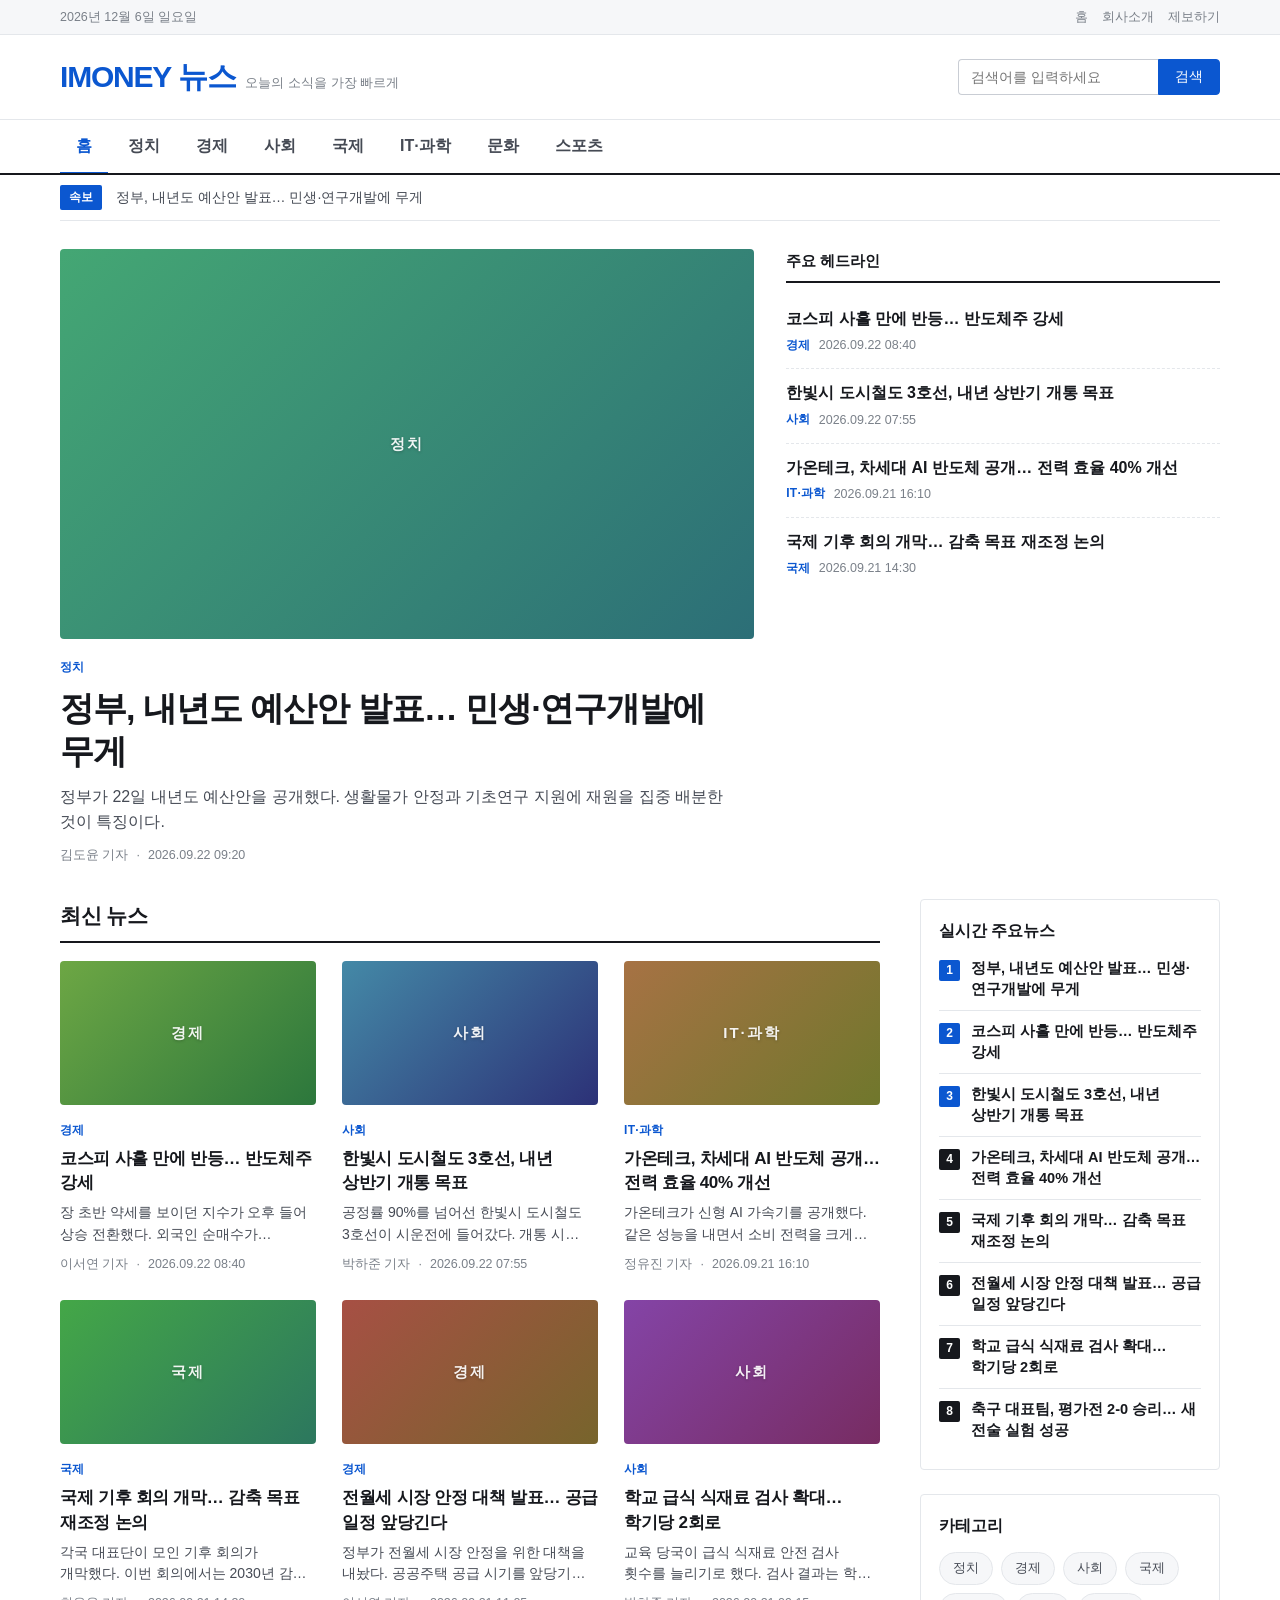
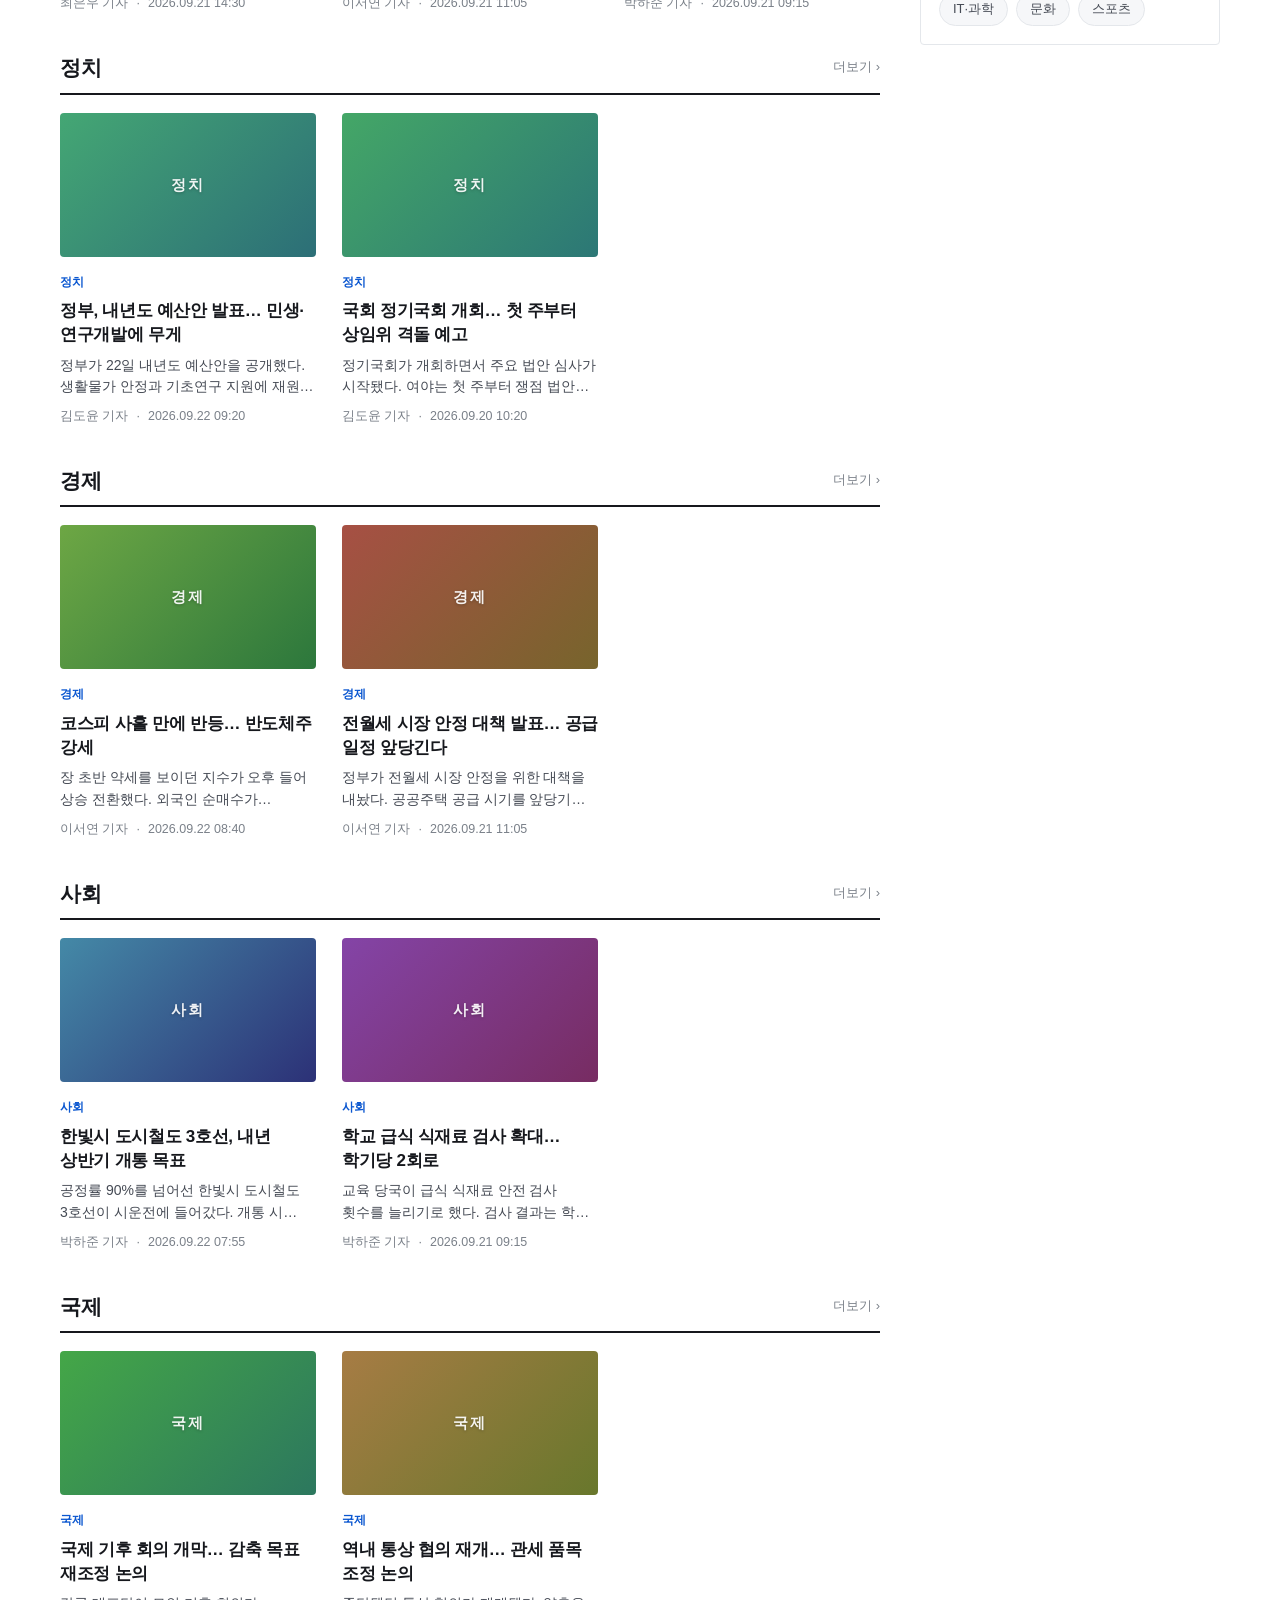
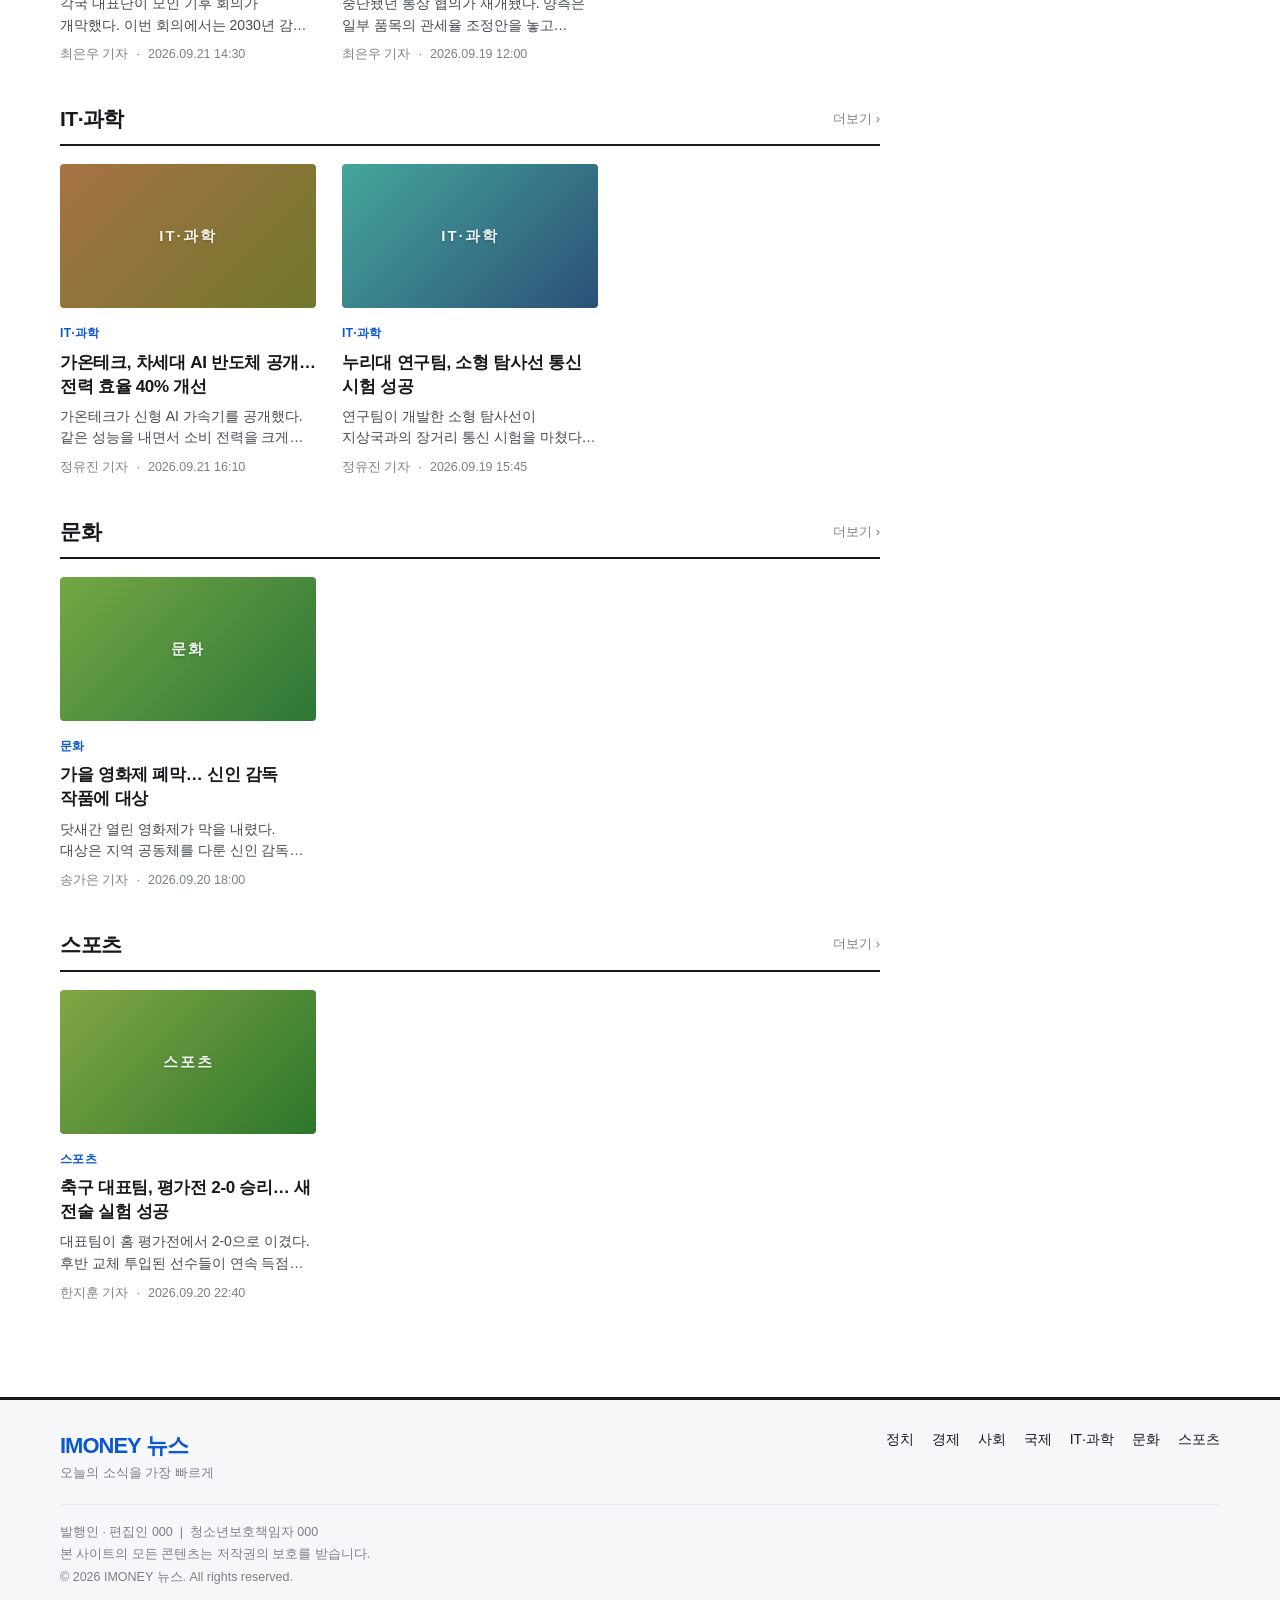
==== index.html @ e36a120a "Add IMONEY 뉴스 static news site - 홈/기사/카테고리/검색 4개 페이지, data/articles.js 하나로 운영 - 샘플 기사 12건 포함 (가상 인물·" ====
<!DOCTYPE html>
<html lang="ko">
<head>
<meta charset="utf-8">
<meta name="viewport" content="width=device-width, initial-scale=1">
<title>IMONEY 뉴스</title>
<meta name="description" content="오늘의 소식을 가장 빠르게 전하는 IMONEY 뉴스">
<link rel="stylesheet" href="assets/style.css">
</head>
<body data-page="home">

  <div id="site-header"></div>

  <div class="wrap">
    <div id="ticker"></div>

    <!-- 톱기사 + 헤드라인 -->
    <div class="hero" id="hero"></div>

    <div class="with-side" style="margin-top:34px">
      <div id="home-main">
        <!-- 최신 뉴스 -->
        <section class="section" style="margin-top:0">
          <div class="section-head"><h2>최신 뉴스</h2></div>
          <div id="latest"></div>
        </section>

        <!-- 카테고리별 섹션 -->
        <div id="cat-sections"></div>
      </div>

      <aside>
        <div class="side-box">
          <h3>실시간 주요뉴스</h3>
          <div id="rank"></div>
        </div>
        <div class="side-box">
          <h3>카테고리</h3>
          <div id="side-cats"></div>
        </div>
      </aside>
    </div>
  </div>

  <footer class="footer" id="site-footer"></footer>

  <script src="data/articles.js"></script>
  <script src="assets/site.js"></script>
</body>
</html>
---- assets/style.css ----
/* ============================================================
   데일리 뉴스 - 스타일시트
   색상·글꼴을 바꾸려면 아래 :root 값만 수정하면 됩니다.
   ============================================================ */

:root {
  --accent: #0b57d0;          /* 포인트 색(파랑) */
  --accent-dark: #083f9c;
  --ink: #16181d;             /* 기본 글자색 */
  --ink-2: #454a54;
  --muted: #7a8089;           /* 날짜·기자명 등 */
  --line: #e4e7eb;            /* 구분선 */
  --line-strong: #c9cdd4;
  --bg: #ffffff;
  --bg-soft: #f6f7f9;
  --max: 1200px;              /* 본문 최대 폭 */
  --radius: 4px;
}

* { box-sizing: border-box; }

html { -webkit-text-size-adjust: 100%; }

body {
  margin: 0;
  background: var(--bg);
  color: var(--ink);
  font-family: "Pretendard", "Noto Sans KR", -apple-system, BlinkMacSystemFont,
               "Segoe UI", "Malgun Gothic", "맑은 고딕", sans-serif;
  font-size: 16px;
  line-height: 1.6;
  word-break: keep-all;
}

a { color: inherit; text-decoration: none; }
a:hover { color: var(--accent); }
img { max-width: 100%; display: block; }

.wrap { max-width: var(--max); margin: 0 auto; padding: 0 20px; }

/* ---------- 상단 얇은 바 ---------- */
.topbar {
  border-bottom: 1px solid var(--line);
  background: var(--bg-soft);
  font-size: 12.5px;
  color: var(--muted);
}
.topbar .wrap {
  display: flex; align-items: center; justify-content: space-between;
  height: 34px;
}
.topbar-links { display: flex; gap: 14px; }

/* ---------- 헤더 ---------- */
.masthead { border-bottom: 1px solid var(--line); }
.masthead .wrap {
  display: flex; align-items: center; justify-content: space-between;
  gap: 20px; padding-top: 18px; padding-bottom: 18px;
}
.logo { display: flex; align-items: baseline; gap: 10px; }
.logo-mark {
  font-size: 30px; font-weight: 900; letter-spacing: -1.2px;
  color: var(--accent);
}
.logo-tagline { font-size: 13px; color: var(--muted); }

.searchbox { display: flex; align-items: center; gap: 0; }
.searchbox input {
  width: 200px; height: 36px; padding: 0 12px;
  border: 1px solid var(--line-strong); border-right: 0;
  border-radius: var(--radius) 0 0 var(--radius);
  font-size: 14px; font-family: inherit; outline: none; background: #fff;
}
.searchbox input:focus { border-color: var(--accent); }
.searchbox button {
  height: 36px; padding: 0 16px; cursor: pointer;
  border: 1px solid var(--accent); background: var(--accent); color: #fff;
  border-radius: 0 var(--radius) var(--radius) 0;
  font-size: 14px; font-family: inherit;
}
.searchbox button:hover { background: var(--accent-dark); border-color: var(--accent-dark); }

/* ---------- 카테고리 내비 ---------- */
.nav {
  border-bottom: 2px solid var(--ink);
  position: sticky; top: 0; z-index: 50; background: var(--bg);
}
.nav .wrap { display: flex; gap: 4px; overflow-x: auto; }
.nav .wrap::-webkit-scrollbar { height: 0; }
.nav a {
  padding: 13px 16px; font-size: 16px; font-weight: 700;
  white-space: nowrap; color: var(--ink-2);
  border-bottom: 3px solid transparent; margin-bottom: -2px;
}
.nav a:hover { color: var(--accent); }
.nav a.is-active { color: var(--accent); border-bottom-color: var(--accent); }

/* ---------- 속보 띠 ---------- */
.ticker {
  display: flex; align-items: center; gap: 14px;
  border-bottom: 1px solid var(--line); padding: 10px 0; font-size: 14px;
}
.ticker-label {
  flex: none; background: var(--accent); color: #fff;
  font-size: 12px; font-weight: 800; padding: 3px 9px; border-radius: 2px;
}
.ticker-item { color: var(--ink-2); overflow: hidden; text-overflow: ellipsis; white-space: nowrap; }

/* ---------- 썸네일 ---------- */
.thumb {
  position: relative; display: block; width: 100%;
  aspect-ratio: 16 / 9; overflow: hidden; background: var(--bg-soft);
  border-radius: var(--radius);
}
.thumb img { width: 100%; height: 100%; object-fit: cover; transition: transform .25s; }
a:hover .thumb img { transform: scale(1.03); }
.thumb-ph {
  width: 100%; height: 100%;
  display: flex; align-items: center; justify-content: center;
  color: rgba(255,255,255,.92); font-weight: 800; letter-spacing: 2px;
  font-size: 15px; text-shadow: 0 1px 3px rgba(0,0,0,.25);
}

/* ---------- 공통 메타 ---------- */
.meta { font-size: 12.5px; color: var(--muted); display: flex; gap: 8px; align-items: center; flex-wrap: wrap; }
.meta .dot::before { content: "·"; }
.cat-tag {
  display: inline-block; font-size: 12px; font-weight: 800;
  color: var(--accent); letter-spacing: .3px;
}

/* ---------- 섹션 제목 ---------- */
.section { margin: 38px 0; }
.section-head {
  display: flex; align-items: center; justify-content: space-between;
  border-bottom: 2px solid var(--ink); padding-bottom: 8px; margin-bottom: 18px;
}
.section-head h2 { margin: 0; font-size: 21px; font-weight: 900; letter-spacing: -.5px; }
.section-head a { font-size: 13px; color: var(--muted); }

/* ---------- 홈 상단(톱기사 + 헤드라인) ---------- */
.hero { display: grid; grid-template-columns: 1.6fr 1fr; gap: 32px; margin: 28px 0 10px; }
.hero-main .thumb { aspect-ratio: 16 / 9; margin-bottom: 14px; }
.hero-main h1 {
  margin: 8px 0 10px; font-size: 34px; line-height: 1.28;
  font-weight: 900; letter-spacing: -1px;
}
.hero-main p { margin: 0 0 10px; color: var(--ink-2); font-size: 16px; }

.hero-side { display: flex; flex-direction: column; }
.hero-side h3 {
  margin: 0 0 12px; font-size: 15px; font-weight: 900;
  border-bottom: 2px solid var(--ink); padding-bottom: 8px;
}
.headline-list { list-style: none; margin: 0; padding: 0; }
.headline-list li { padding: 13px 0; border-bottom: 1px dashed var(--line); }
.headline-list li:last-child { border-bottom: 0; }
.headline-list .t { font-size: 16px; font-weight: 700; line-height: 1.4; display: block; margin-bottom: 5px; }

/* ---------- 카드 그리드 ---------- */
.grid { display: grid; gap: 26px; }
.grid-3 { grid-template-columns: repeat(3, 1fr); }
.grid-4 { grid-template-columns: repeat(4, 1fr); }
.grid-2 { grid-template-columns: repeat(2, 1fr); }

.card .thumb { margin-bottom: 11px; }
.card h3 { margin: 6px 0 7px; font-size: 17px; line-height: 1.42; font-weight: 700; letter-spacing: -.3px; }
.card p { margin: 0 0 8px; font-size: 14px; color: var(--ink-2); line-height: 1.55;
  display: -webkit-box; -webkit-line-clamp: 2; -webkit-box-orient: vertical; overflow: hidden; }

/* ---------- 본문 + 사이드바 레이아웃 ---------- */
.with-side { display: grid; grid-template-columns: 1fr 300px; gap: 40px; align-items: start; }

.side-box { border: 1px solid var(--line); border-radius: var(--radius); padding: 18px; margin-bottom: 24px; }
.side-box h3 { margin: 0 0 14px; font-size: 16px; font-weight: 900; }
.rank-list { list-style: none; margin: 0; padding: 0; counter-reset: r; }
.rank-list li { display: flex; gap: 11px; padding: 10px 0; border-top: 1px solid var(--line); align-items: flex-start; }
.rank-list li:first-child { border-top: 0; padding-top: 0; }
.rank-num {
  flex: none; width: 21px; height: 21px; border-radius: 2px;
  background: var(--ink); color: #fff; font-size: 12px; font-weight: 800;
  display: flex; align-items: center; justify-content: center; margin-top: 2px;
}
.rank-list li:nth-child(-n+3) .rank-num { background: var(--accent); }
.rank-list .t { font-size: 14.5px; line-height: 1.45; font-weight: 600; }

/* ---------- 리스트형(카테고리·검색) ---------- */
.list-item {
  display: grid; grid-template-columns: 220px 1fr; gap: 20px;
  padding: 22px 0; border-bottom: 1px solid var(--line);
}
.list-item:first-child { padding-top: 0; }
.list-item h3 { margin: 0 0 8px; font-size: 20px; line-height: 1.38; font-weight: 800; letter-spacing: -.4px; }
.list-item p { margin: 0 0 10px; color: var(--ink-2); font-size: 14.5px;
  display: -webkit-box; -webkit-line-clamp: 2; -webkit-box-orient: vertical; overflow: hidden; }

/* ---------- 기사 상세 ---------- */
.article { max-width: 100%; }
.crumb { font-size: 13px; color: var(--muted); margin: 22px 0 14px; }
.crumb a { color: var(--muted); }
.article-head { border-bottom: 1px solid var(--line); padding-bottom: 18px; margin-bottom: 24px; }
.article-head h1 {
  margin: 10px 0 14px; font-size: 32px; line-height: 1.34;
  font-weight: 900; letter-spacing: -1px;
}
.article-head .lead { margin: 0 0 16px; font-size: 17px; color: var(--ink-2); line-height: 1.62; }
.byline { display: flex; justify-content: space-between; align-items: center; flex-wrap: wrap; gap: 8px; font-size: 13px; color: var(--muted); }

.article-body { font-size: 17.5px; line-height: 1.85; color: #22252b; }
.article-body p { margin: 0 0 22px; }
.article-body h2 {
  margin: 36px 0 14px; font-size: 21px; font-weight: 900; letter-spacing: -.5px;
  padding-left: 12px; border-left: 4px solid var(--accent);
}
.article-body blockquote {
  margin: 28px 0; padding: 18px 22px; background: var(--bg-soft);
  border-left: 3px solid var(--accent); font-size: 17px; color: var(--ink-2);
}
.article-body figure { margin: 28px 0; }
.article-body figure img { border-radius: var(--radius); }
.article-body figcaption { margin-top: 8px; font-size: 13px; color: var(--muted); }
.article-body .sample-note {
  margin-top: 32px; font-size: 13px; color: var(--muted);
  border-top: 1px dashed var(--line); padding-top: 14px;
}
.article-hero { margin: 0 0 26px; }
.article-hero .thumb { aspect-ratio: 16 / 9; }
.article-hero figcaption { margin-top: 8px; font-size: 13px; color: var(--muted); }

.tag-row { display: flex; flex-wrap: wrap; gap: 8px; margin: 30px 0; }
.tag {
  font-size: 13px; color: var(--ink-2); background: var(--bg-soft);
  border: 1px solid var(--line); border-radius: 99px; padding: 5px 13px;
}
.tag:hover { border-color: var(--accent); color: var(--accent); }

.prevnext { display: grid; grid-template-columns: 1fr 1fr; gap: 16px; margin: 30px 0; }
.prevnext a {
  border: 1px solid var(--line); border-radius: var(--radius); padding: 14px 16px;
}
.prevnext a:hover { border-color: var(--accent); }
.prevnext .lbl { display: block; font-size: 12px; color: var(--muted); margin-bottom: 5px; }
.prevnext .t { font-size: 15px; font-weight: 700; line-height: 1.4; }
.prevnext .next { text-align: right; }

/* ---------- 푸터 ---------- */
.footer { margin-top: 56px; border-top: 3px solid var(--ink); background: var(--bg-soft); }
.footer .wrap { padding-top: 28px; padding-bottom: 34px; }
.footer-top { display: flex; justify-content: space-between; gap: 24px; flex-wrap: wrap; margin-bottom: 20px; }
.footer-logo { font-size: 22px; font-weight: 900; color: var(--accent); letter-spacing: -1px; }
.footer-nav { display: flex; flex-wrap: wrap; gap: 8px 18px; font-size: 14px; }
.footer-info { font-size: 12.5px; color: var(--muted); line-height: 1.8; border-top: 1px solid var(--line); padding-top: 16px; }

/* ---------- 빈 상태 ---------- */
.empty { padding: 70px 0; text-align: center; color: var(--muted); }
.empty strong { display: block; font-size: 18px; color: var(--ink); margin-bottom: 8px; }

/* ---------- 반응형 ---------- */
@media (max-width: 900px) {
  .hero { grid-template-columns: 1fr; gap: 26px; }
  .hero-main h1 { font-size: 27px; }
  .with-side { grid-template-columns: 1fr; gap: 10px; }
  .grid-3, .grid-4 { grid-template-columns: repeat(2, 1fr); }
  .article-head h1 { font-size: 26px; }
  .article-body { font-size: 16.5px; }
}

@media (max-width: 620px) {
  .wrap { padding: 0 16px; }
  .masthead .wrap { flex-direction: column; align-items: flex-start; gap: 12px; }
  .searchbox { width: 100%; }
  .searchbox input { flex: 1; width: auto; }
  .grid-3, .grid-4, .grid-2 { grid-template-columns: 1fr; }
  .list-item { grid-template-columns: 120px 1fr; gap: 14px; }
  .list-item h3 { font-size: 16px; }
  .list-item p { display: none; }
  .hero-main h1 { font-size: 23px; }
  .prevnext { grid-template-columns: 1fr; }
  .topbar-links { display: none; }
}
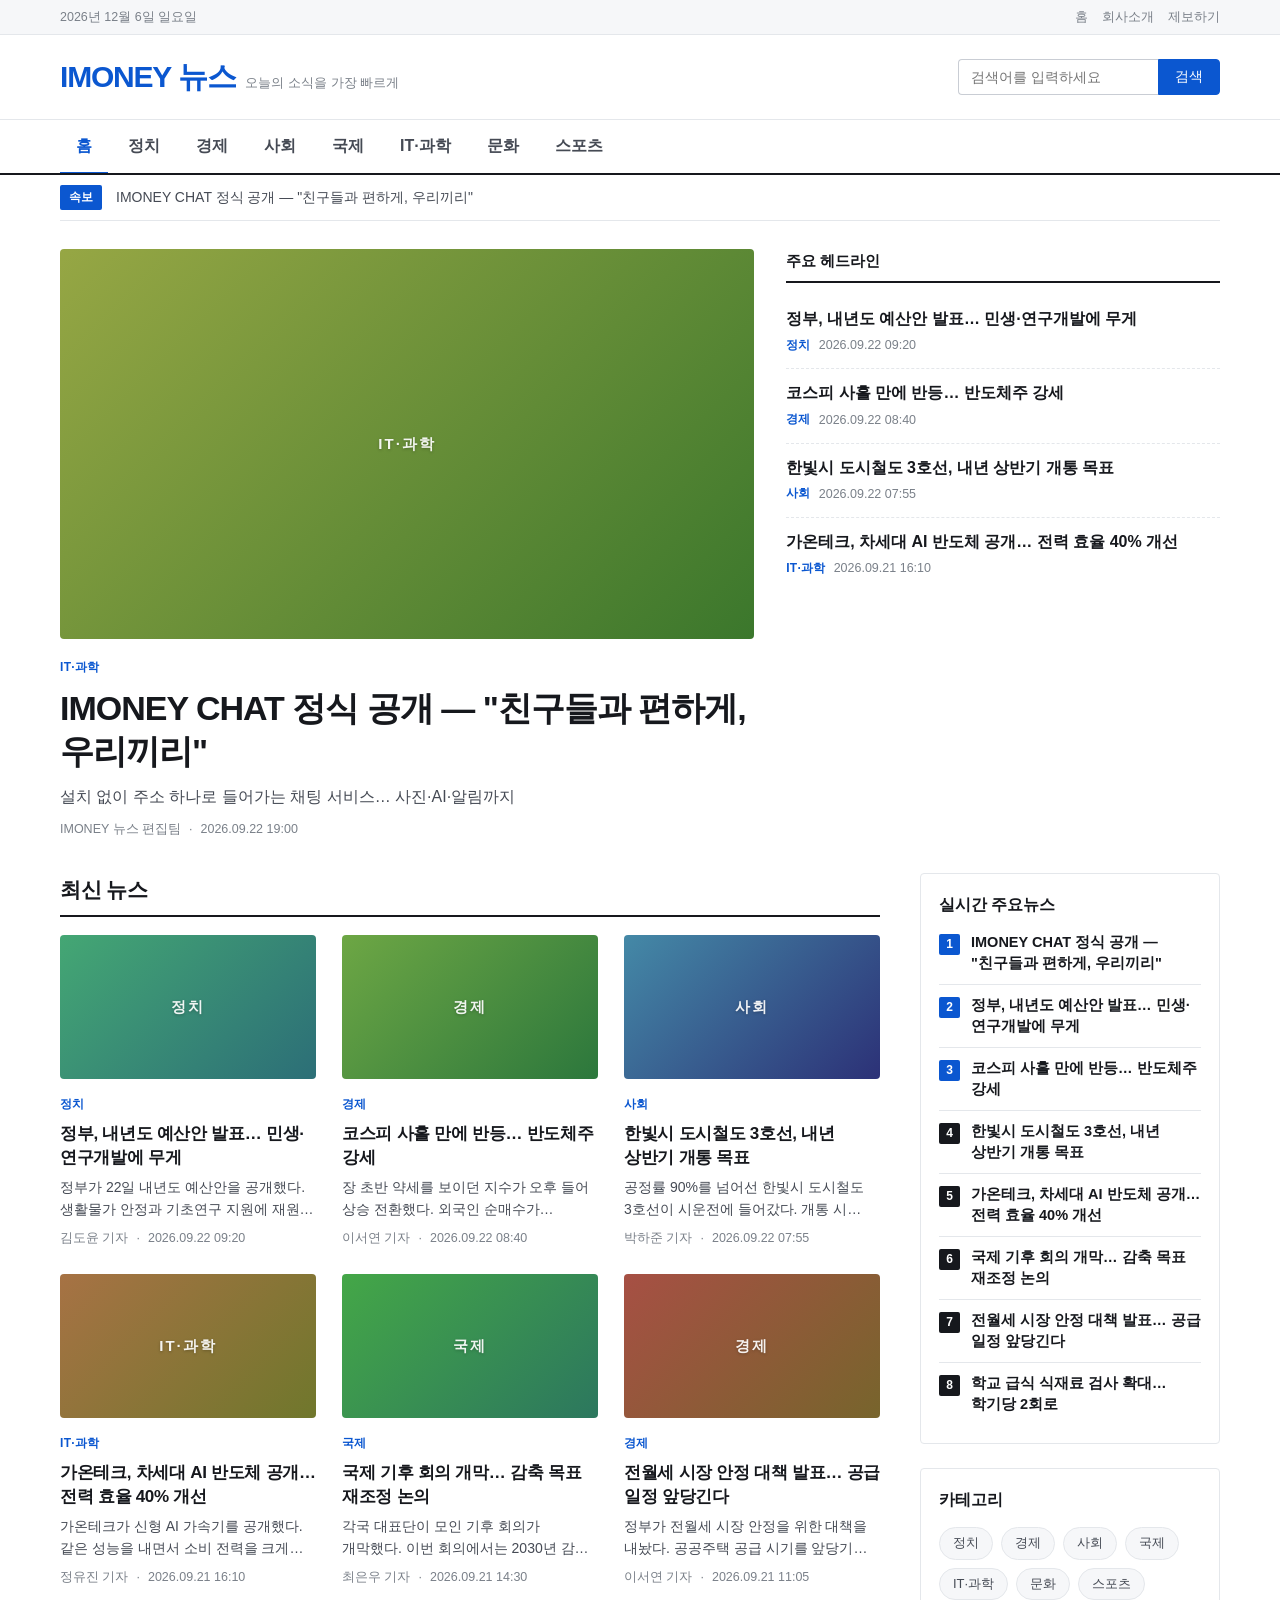
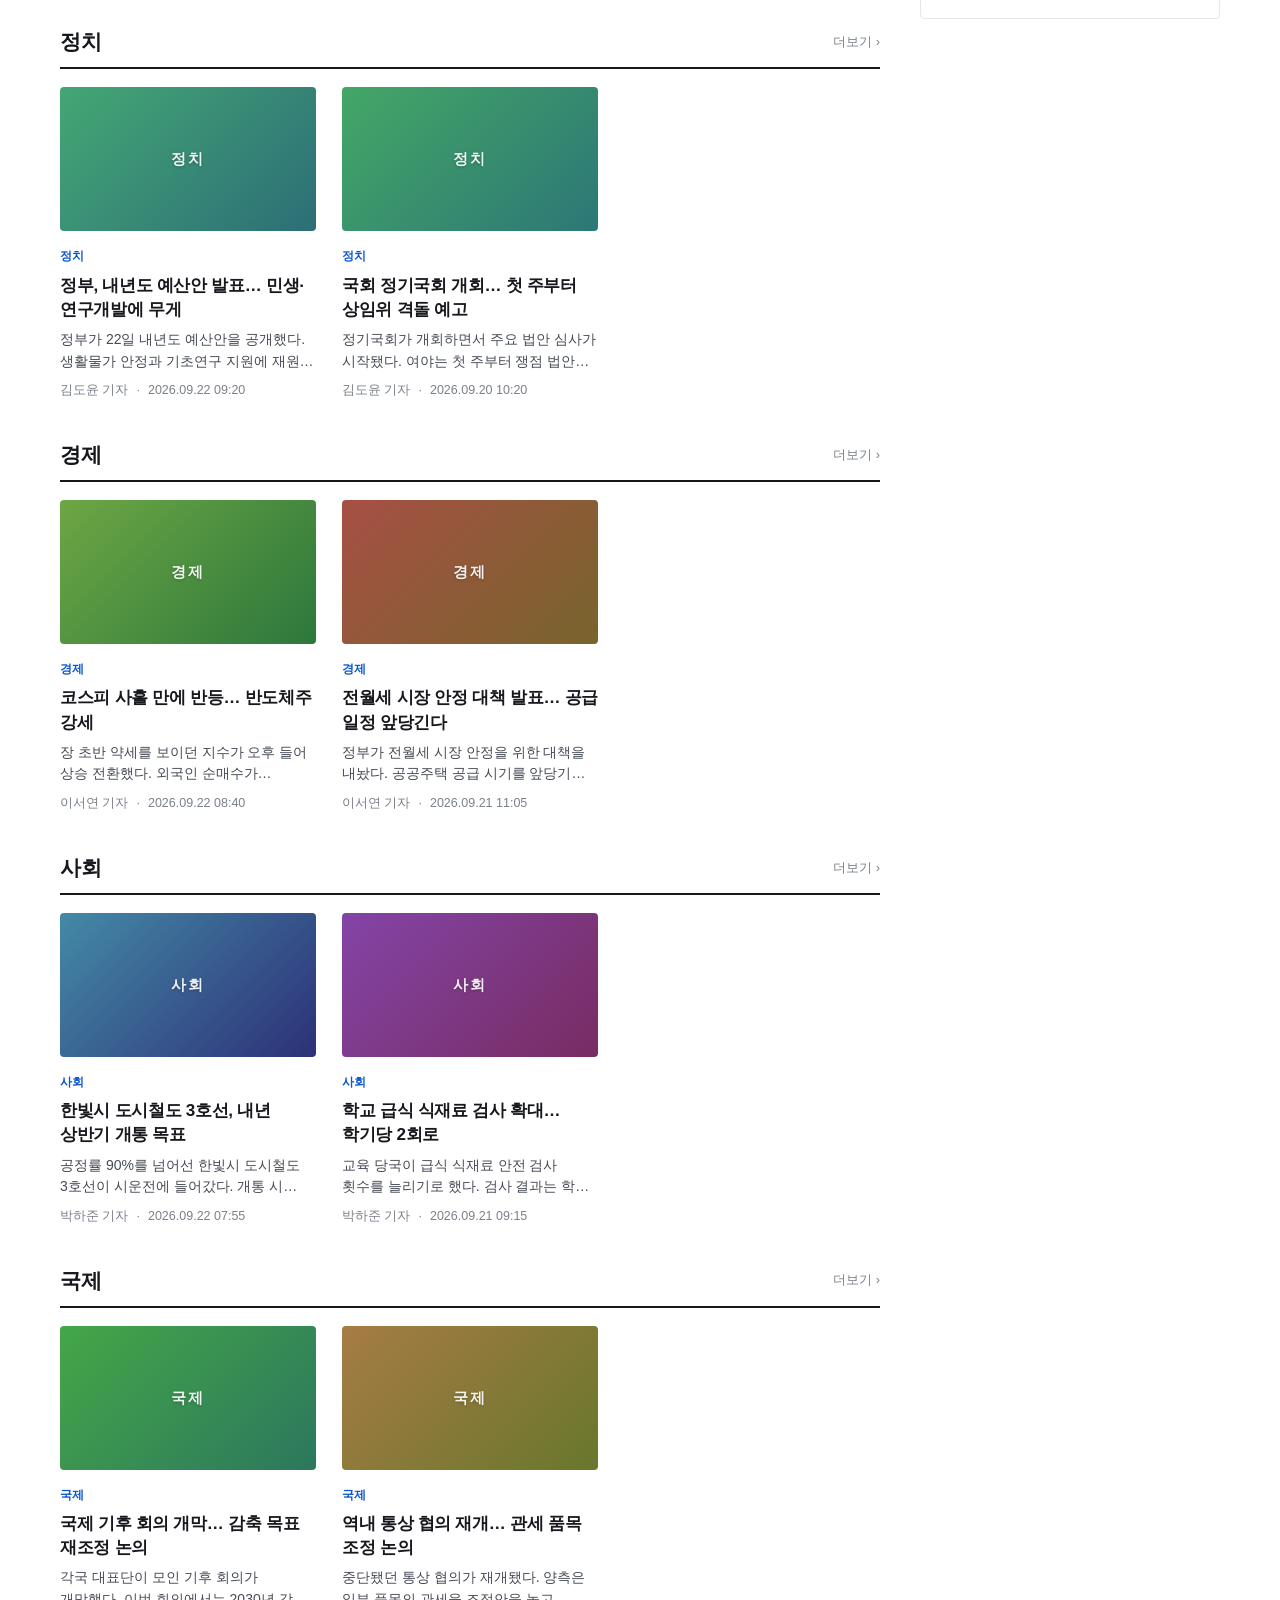
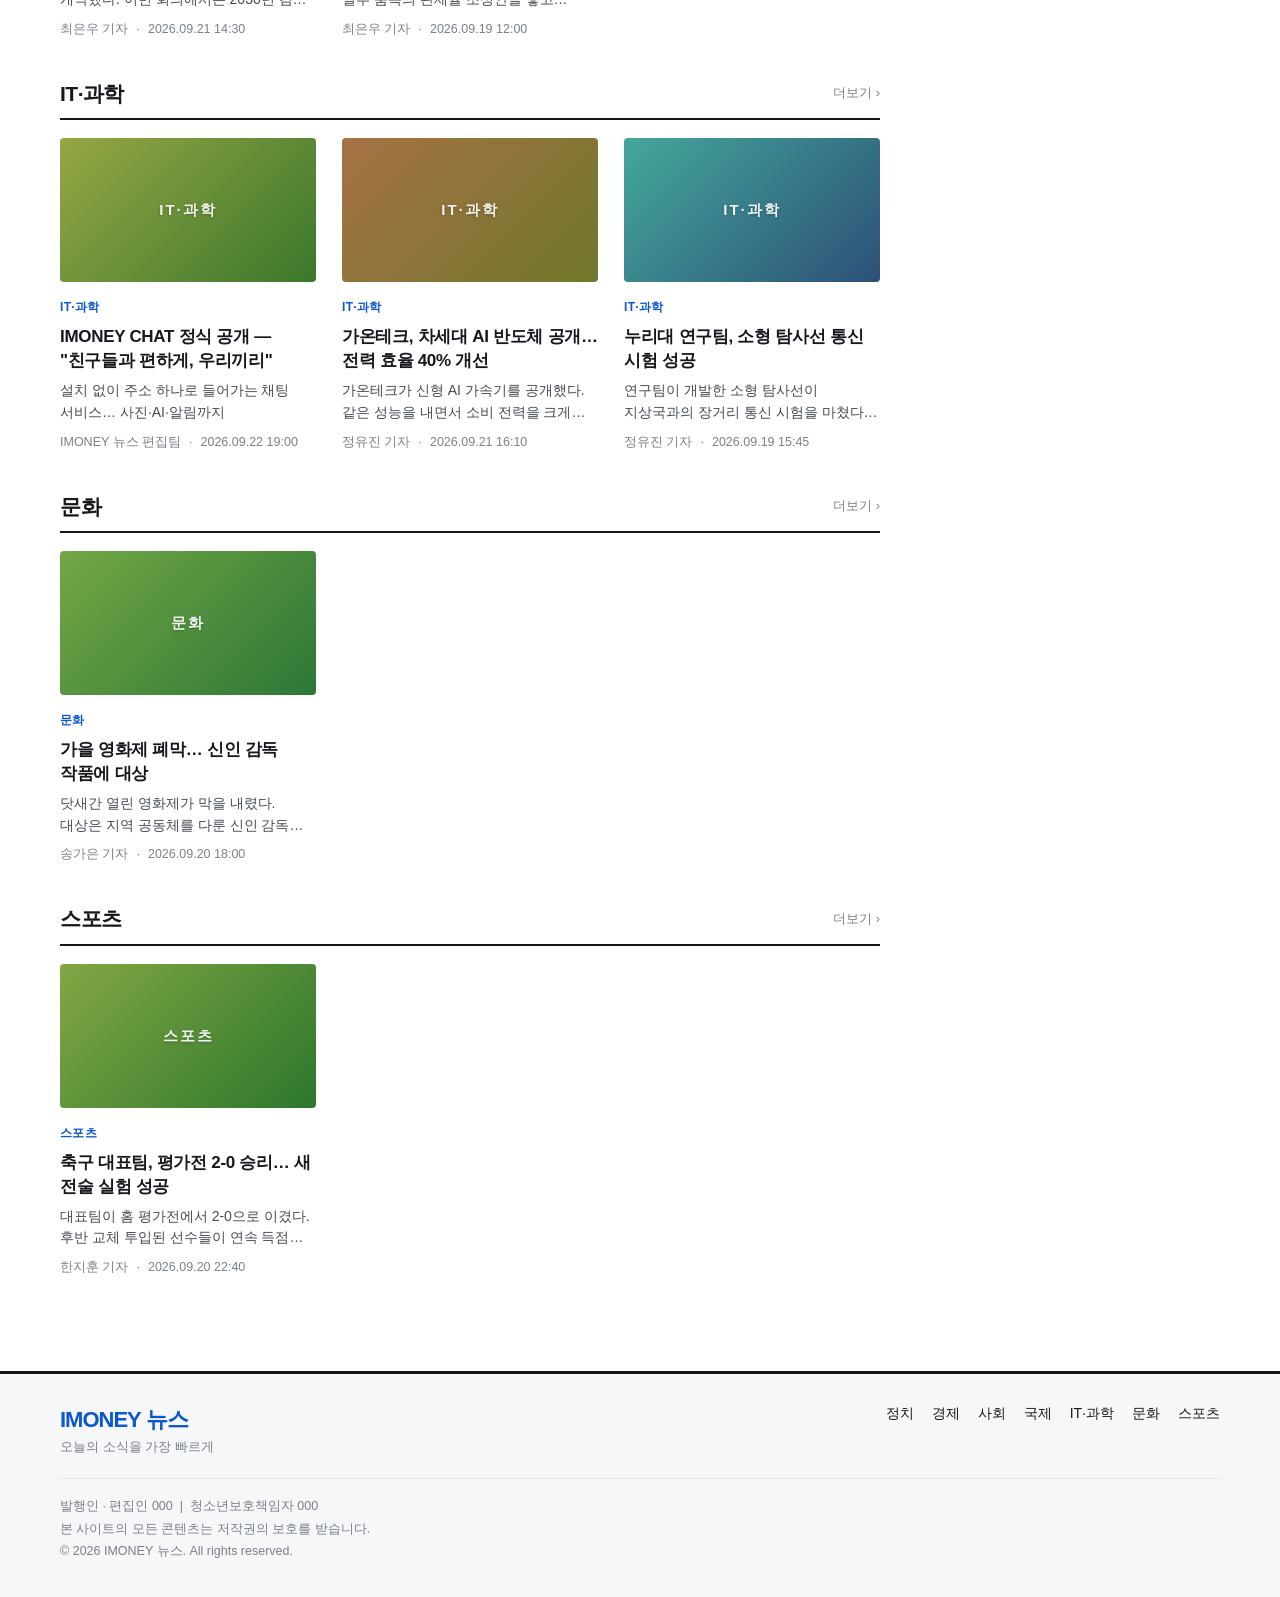
==== commit ebe0685e: "Load article data with a cache-busting query on http(s) GitHub Pages serves files with max-age=600, " ====
--- a/index.html
+++ b/index.html
@@ -44,7 +44,6 @@
 
   <footer class="footer" id="site-footer"></footer>
 
-  <script src="data/articles.js"></script>
   <script src="assets/site.js"></script>
 </body>
 </html>
